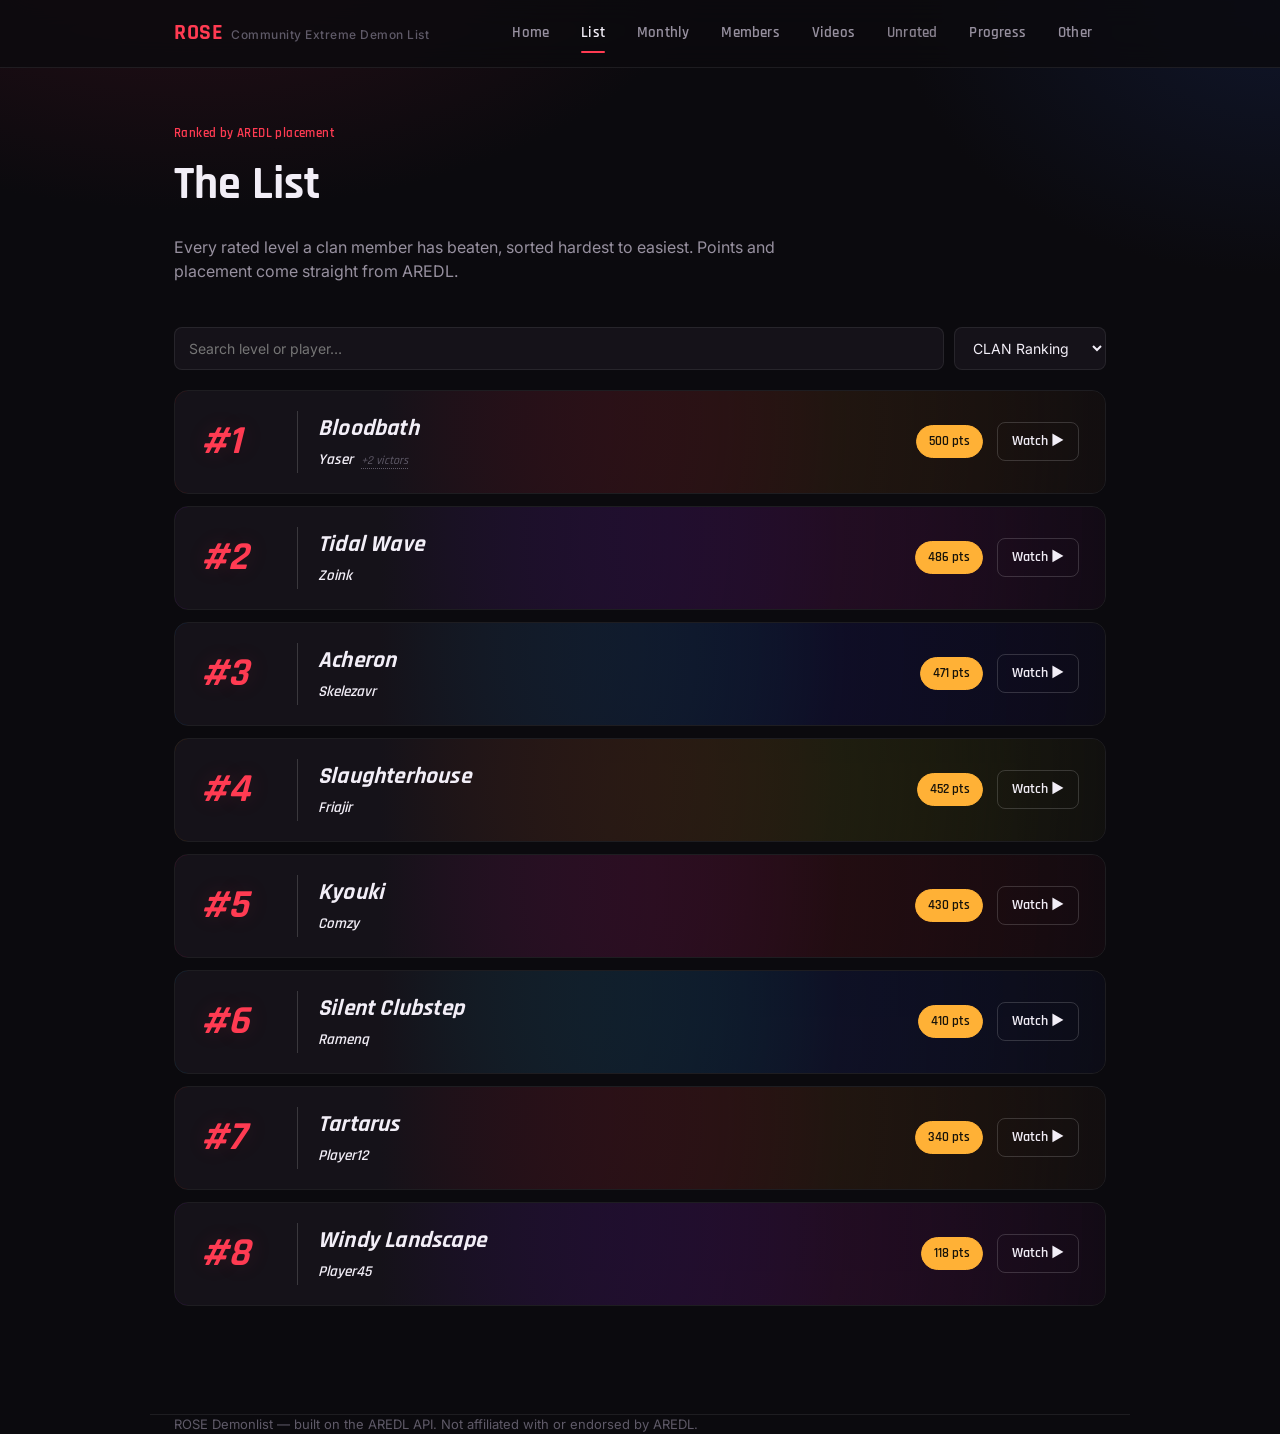
==== list.html @ d2b61c3f "up543554" ====
<!DOCTYPE html>
<html lang="en">
<head>
<meta charset="UTF-8">
<meta name="viewport" content="width=device-width, initial-scale=1">
<title>List — ROSE Demonlist</title>
<meta name="description" content="Every rated level a ROSE member has beaten, sorted hardest to easiest.">
<meta property="og:type" content="website">
<meta property="og:site_name" content="ROSE Demonlist">
<meta property="og:title" content="The List — ROSE Demonlist">
<meta property="og:description" content="Every rated level a ROSE member has beaten, sorted hardest to easiest.">
<meta name="twitter:card" content="summary">
<meta name="theme-color" content="#ff3b52">
<link rel="stylesheet" href="style.css">
</head>
<body>
<nav class="site-nav" id="site-nav"></nav>

<header class="container">
  <div class="page-head">
    <div class="eyebrow">Ranked by AREDL placement</div>
    <h1>The List</h1>
    <p>Every rated level a clan member has beaten, sorted hardest to easiest. Points and placement come straight from AREDL.</p>
  </div>
</header>

<main>
  <div class="container">
    <div style="display:flex;gap:10px;flex-wrap:wrap;margin-bottom:20px;">
      <input id="search" type="text" placeholder="Search level or player…"
        style="flex:1;min-width:220px;background:var(--surface);border:1px solid var(--border);border-radius:var(--radius-sm);padding:11px 14px;color:var(--text);font-family:var(--font-body);font-size:14px;">
      <select id="sort" style="background:var(--surface);border:1px solid var(--border);border-radius:var(--radius-sm);padding:11px 14px;color:var(--text);font-family:var(--font-body);font-size:14px;">
        <option value="internal">CLAN Ranking</option>
        <option value="aredl">AREDL Ranking</option>
        <option value="name">LEVEL Name</option>
      </select>
    </div>

    <div id="list-mount">
      <div class="skel" style="height:104px;margin-bottom:12px;"></div>
      <div class="skel" style="height:104px;margin-bottom:12px;opacity:.7;"></div>
      <div class="skel" style="height:104px;margin-bottom:12px;opacity:.4;"></div>
    </div>
  </div>
</main>

<footer class="container"><span id="clan-name-footer"></span> Demonlist — built on the AREDL API. Not affiliated with or endorsed by AREDL.</footer>

<script src="common.js"></script>
<script>
  renderNav("list.html");
  document.getElementById("clan-name-footer").textContent = CONFIG.clanName;

  let allLevels = [];

  // Internal rank is ROSE's own sequential numbering (#1 = hardest level the
  // clan has beaten, #2 = next hardest, ...), distinct from a level's real
  // AREDL placement, which can have gaps (the clan's hardest beat might be
  // global AREDL #19, not #1). Computed once from the full hardest-to-easiest
  // order so it stays stable regardless of search or the current sort.
  function assignInternalRanks(levels) {
    [...levels].sort((a, b) => a.rank - b.rank).forEach((lvl, i) => { lvl.internalRank = i + 1; });
  }

  function draw() {
    const q = document.getElementById("search").value.trim().toLowerCase();
    const sort = document.getElementById("sort").value;

    // Matches a player on either side: the level's listed verifier, or
    // anyone in followingVictors (every other clan member who's also
    // beaten it) — so searching a name surfaces every completion of theirs.
    let rows = allLevels.filter(l =>
      !q || l.name.toLowerCase().includes(q) || l.verifier.toLowerCase().includes(q)
      || (l.followingVictors || []).some(v => v.toLowerCase().includes(q))
    );

    // Internal and AREDL modes share the same underlying order (hardest to
    // easiest by AREDL placement) — they only differ in which number ends up
    // on the badge. Name mode sorts alphabetically but still shows the
    // stable internal rank, so the number stays meaningful either way.
    if (sort === "name") rows.sort((a, b) => a.name.localeCompare(b.name));
    else rows.sort((a, b) => a.rank - b.rank);

    const mount = document.getElementById("list-mount");
    if (!rows.length) {
      mount.innerHTML = `<div class="empty-state"><div class="title">No levels match</div>Try a different search term.</div>`;
      return;
    }
    const display = rows.map(lvl => ({ ...lvl, rank: sort === "aredl" ? lvl.rank : lvl.internalRank }));
    mount.innerHTML = display.map((lvl, i) => levelCardHTML(lvl, i)).join("");
    hydrateThumbnails(mount, display);
  }

  (async () => {
    allLevels = await apiGet("/list", MOCK_LIST);
    assignInternalRanks(allLevels);
    draw();
    document.getElementById("search").addEventListener("input", draw);
    document.getElementById("sort").addEventListener("change", draw);
  })();
</script>
</body>
</html>
---- style.css ----
/* ============================================================
   ROSE Demonlist — design tokens
   ============================================================ */
@import url('https://fonts.googleapis.com/css2?family=Rajdhani:wght@500;600;700&family=Inter:wght@400;500;600;700&display=swap');

:root {
  --bg: #0b0a0e;
  --surface: #151219;
  --surface-2: #1c1822;
  --border: rgba(255, 255, 255, 0.08);
  --border-strong: rgba(255, 255, 255, 0.16);
  --text: #f2eef7;
  --text-muted: #97909f;
  --text-faint: #5f5a68;

  --accent: #ff3b52;       /* crimson — top-tier / primary */
  --accent-soft: #ff3b5222;
  --accent-2: #ffb136;     /* amber — points */
  --accent-3: #7c6cff;     /* violet — mid tier */
  --accent-cool: #3fb6ff;  /* cyan — low tier / info */
  --pending: #8a8390;      /* grey — unrated / pending */

  --font-display: 'Rajdhani', 'Inter', sans-serif;
  --font-body: 'Inter', sans-serif;

  --radius: 14px;
  --radius-sm: 8px;
  --nav-h: 68px;
}

* { box-sizing: border-box; }
html { scroll-behavior: smooth; }

body {
  margin: 0;
  background: var(--bg);
  background-image:
    radial-gradient(ellipse 900px 500px at 15% -10%, #2a0f18 0%, transparent 60%),
    radial-gradient(ellipse 700px 500px at 100% 0%, #10162b 0%, transparent 55%);
  background-attachment: fixed;
  color: var(--text);
  font-family: var(--font-body);
  line-height: 1.5;
  -webkit-font-smoothing: antialiased;
}

a { color: inherit; text-decoration: none; }
::selection { background: var(--accent); color: #fff; }

img { max-width: 100%; display: block; }

.container {
  max-width: 980px;
  margin: 0 auto;
  padding: 0 24px;
}

/* ============================================================
   Nav
   ============================================================ */
.site-nav {
  position: sticky;
  top: 0;
  z-index: 50;
  height: var(--nav-h);
  display: flex;
  align-items: center;
  background: rgba(11, 10, 14, 0.82);
  backdrop-filter: blur(14px);
  border-bottom: 1px solid var(--border);
}

.site-nav .container {
  display: flex;
  align-items: center;
  justify-content: space-between;
  width: 100%;
}

.nav-brand {
  display: flex;
  align-items: baseline;
  gap: 8px;
  font-family: var(--font-display);
  font-weight: 700;
  font-size: 22px;
  letter-spacing: 0.5px;
}
.nav-brand .mark { color: var(--accent); }
.nav-brand .sub {
  font-family: var(--font-body);
  font-weight: 500;
  font-size: 12px;
  color: var(--text-faint);
}

.nav-tabs {
  display: flex;
  align-items: center;
  gap: 4px;
}

.nav-tabs a {
  position: relative;
  font-family: var(--font-display);
  font-weight: 600;
  font-size: 15px;
  letter-spacing: 0.2px;
  color: var(--text-muted);
  padding: 10px 14px;
  border-radius: var(--radius-sm);
  transition: color 0.15s ease, background 0.15s ease;
}
.nav-tabs a:hover { color: var(--text); background: var(--surface-2); }
.nav-tabs a.active { color: var(--text); }
.nav-tabs a.active::after {
  content: "";
  position: absolute;
  left: 14px; right: 14px; bottom: 2px;
  height: 2px;
  background: var(--accent);
  border-radius: 2px;
}

.nav-tabs a.tab-unrated { color: var(--pending); }
.nav-tabs a.tab-unrated:hover { color: var(--text); }
.nav-tabs a.tab-unrated.active { color: var(--text); }
.nav-tabs a.tab-unrated.active::after { background: var(--pending); }

.nav-toggle { display: none; }

@media (max-width: 720px) {
  .nav-tabs {
    position: fixed;
    top: var(--nav-h);
    left: 0; right: 0;
    flex-direction: column;
    align-items: stretch;
    background: var(--surface);
    border-bottom: 1px solid var(--border);
    padding: 8px;
    transform: translateY(-8px);
    opacity: 0;
    pointer-events: none;
    transition: opacity 0.15s ease, transform 0.15s ease;
  }
  .nav-tabs.open { opacity: 1; pointer-events: auto; transform: translateY(0); }
  .nav-tabs a { padding: 12px 14px; }
  .nav-toggle {
    display: block;
    background: none;
    border: 1px solid var(--border-strong);
    border-radius: var(--radius-sm);
    color: var(--text);
    font-size: 18px;
    width: 40px; height: 40px;
    cursor: pointer;
  }
}

/* ============================================================
   Page scaffolding
   ============================================================ */
.page-head {
  padding: 56px 0 28px;
}
.page-head .eyebrow {
  font-family: var(--font-display);
  font-weight: 600;
  color: var(--accent);
  font-size: 13px;
  letter-spacing: 0.4px;
}
.page-head h1 {
  font-family: var(--font-display);
  font-weight: 700;
  font-size: clamp(32px, 5vw, 46px);
  margin: 6px 0 10px;
  letter-spacing: 0.2px;
}
.page-head p {
  color: var(--text-muted);
  max-width: 62ch;
  font-size: 16px;
}

main { padding-bottom: 96px; }

/* ============================================================
   Level card (list / monthly / progress reuse this)
   ============================================================ */
.level-card {
  position: relative;
  display: flex;
  align-items: center;
  gap: 20px;
  min-height: 104px;
  padding: 18px 26px;
  margin-bottom: 12px;
  border-radius: var(--radius);
  border: 1px solid var(--border);
  overflow: hidden;
  isolation: isolate;
  transition: border-color 0.15s ease, background 0.15s ease;
}
.level-card:hover { border-color: var(--border-strong); }

.level-card .bg-layer {
  position: absolute;
  inset: 0;
  z-index: -2;
  filter: blur(2px) saturate(1.3);
  transform: scale(1.15);
  opacity: 0.55;
}
.level-card .fade-layer {
  position: absolute;
  inset: 0;
  z-index: -1;
  background: linear-gradient(90deg, var(--surface) 22%, rgba(21, 18, 25, 0.55) 65%, rgba(21, 18, 25, 0.25) 100%);
}
.level-card.tier-1 { background: var(--surface); }

.rank {
  font-family: var(--font-display);
  font-weight: 700;
  font-style: italic;
  font-size: 40px;
  min-width: 76px;
  color: var(--accent);
  text-shadow: 0 0 22px var(--accent-soft);
  line-height: 1;
}
.rank.tier-mid { color: var(--accent-3); text-shadow: 0 0 18px #7c6cff22; }
.rank.tier-low { color: var(--accent-cool); text-shadow: 0 0 18px #3fb6ff22; }
.rank.tier-pending { color: var(--pending); text-shadow: none; font-style: normal; }

.divider {
  width: 1px;
  align-self: stretch;
  background: var(--border-strong);
  margin: 2px 0;
}

.level-meta { flex: 1; min-width: 0; }
.level-meta .name {
  font-family: var(--font-display);
  font-weight: 700;
  font-style: italic;
  font-size: 23px;
  letter-spacing: 0.2px;
  white-space: nowrap;
  overflow: hidden;
  text-overflow: ellipsis;
}
.level-meta .by {
  font-family: var(--font-display);
  font-weight: 500;
  font-style: italic;
  font-size: 15px;
  color: var(--text-muted);
  margin-top: 2px;
}
.level-meta .by b { color: var(--text); font-weight: 600; }
.extra-victors { font-size: 12px; color: var(--text-faint); margin-left: 8px; cursor: default; border-bottom: 1px dotted var(--text-faint); }
.extra-victors:hover { color: var(--text-muted); border-bottom-color: var(--text-muted); }

.level-side {
  display: flex;
  align-items: center;
  gap: 14px;
  flex-shrink: 0;
}
.pill {
  font-family: var(--font-display);
  font-weight: 600;
  font-size: 13px;
  padding: 6px 12px;
  border-radius: 999px;
  border: 1px solid var(--border-strong);
  color: var(--text-muted);
  white-space: nowrap;
}
.pill.points { color: #17130a; background: var(--accent-2); border-color: var(--accent-2); }
.pill.pending { color: var(--pending); border-style: dashed; }
.watch-link {
  font-family: var(--font-display);
  font-weight: 600;
  font-size: 14px;
  color: var(--text);
  border: 1px solid var(--border-strong);
  border-radius: var(--radius-sm);
  padding: 8px 14px;
  transition: background 0.15s ease, border-color 0.15s ease;
}
.watch-link:hover { background: var(--surface-2); border-color: var(--accent); }
/* <button class="watch-link"> (month picker) must not use the browser's default white button */
button.watch-link {
  background: transparent;
  cursor: pointer;
  appearance: none;
  -webkit-appearance: none;
}

/* ============================================================
   Small components
   ============================================================ */
.section-label {
  font-family: var(--font-display);
  font-weight: 700;
  font-size: 22px;
  margin: 40px 0 16px;
  display: flex;
  align-items: baseline;
  gap: 10px;
}
.section-label .count { font-size: 14px; color: var(--text-faint); font-weight: 500; }

.card {
  background: var(--surface);
  border: 1px solid var(--border);
  border-radius: var(--radius);
  padding: 22px;
}

.empty-state {
  border: 1px dashed var(--border-strong);
  border-radius: var(--radius);
  padding: 36px 24px;
  text-align: center;
  color: var(--text-muted);
}
.empty-state .title { color: var(--text); font-family: var(--font-display); font-weight: 700; font-size: 18px; margin-bottom: 4px; }

.skel { background: linear-gradient(90deg, var(--surface) 25%, var(--surface-2) 50%, var(--surface) 75%); background-size: 200% 100%; animation: shimmer 1.4s infinite; border-radius: var(--radius); }
@keyframes shimmer { 0% { background-position: 200% 0; } 100% { background-position: -200% 0; } }

footer {
  border-top: 1px solid var(--border);
  padding: 28px 0 60px;
  color: var(--text-faint);
  font-size: 13px;
}

@media (max-width: 560px) {
  .level-card { padding: 14px 16px; gap: 14px; }
  .rank { font-size: 28px; min-width: 50px; }
  .level-meta .name { font-size: 18px; }
  .level-side .watch-link span { display: none; }
}
.flag { display: inline-block; vertical-align: -2px; margin-left: 8px; border-radius: 2px; box-shadow: 0 0 0 1px rgba(255,255,255,0.12); }
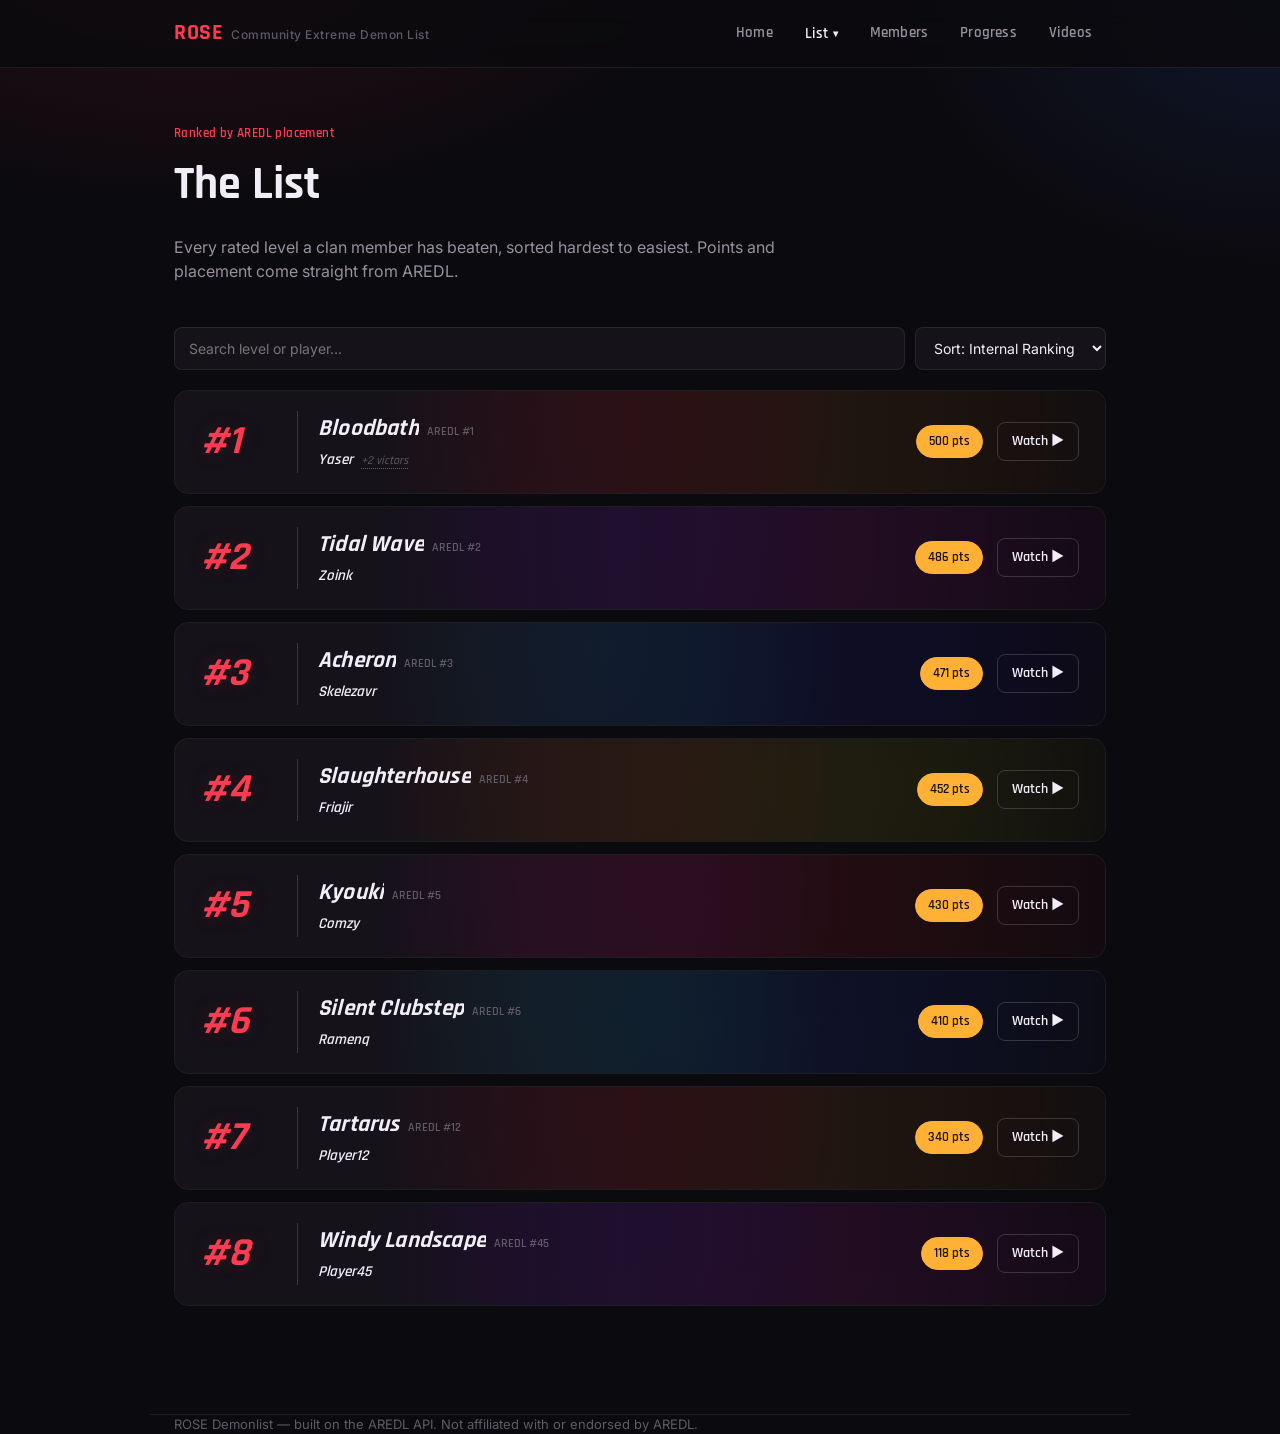
==== commit 45d3a1ff: "up453453" ====
--- a/list.html
+++ b/list.html
@@ -30,9 +30,9 @@
       <input id="search" type="text" placeholder="Search level or player…"
         style="flex:1;min-width:220px;background:var(--surface);border:1px solid var(--border);border-radius:var(--radius-sm);padding:11px 14px;color:var(--text);font-family:var(--font-body);font-size:14px;">
       <select id="sort" style="background:var(--surface);border:1px solid var(--border);border-radius:var(--radius-sm);padding:11px 14px;color:var(--text);font-family:var(--font-body);font-size:14px;">
-        <option value="internal">CLAN Ranking</option>
-        <option value="aredl">AREDL Ranking</option>
-        <option value="name">LEVEL Name</option>
+        <option value="internal">Sort: Internal Ranking</option>
+        <option value="aredl">Sort: AREDL Ranking</option>
+        <option value="name">Sort: Level Name</option>
       </select>
     </div>
 
@@ -52,15 +52,6 @@
   document.getElementById("clan-name-footer").textContent = CONFIG.clanName;
 
   let allLevels = [];
-
-  // Internal rank is ROSE's own sequential numbering (#1 = hardest level the
-  // clan has beaten, #2 = next hardest, ...), distinct from a level's real
-  // AREDL placement, which can have gaps (the clan's hardest beat might be
-  // global AREDL #19, not #1). Computed once from the full hardest-to-easiest
-  // order so it stays stable regardless of search or the current sort.
-  function assignInternalRanks(levels) {
-    [...levels].sort((a, b) => a.rank - b.rank).forEach((lvl, i) => { lvl.internalRank = i + 1; });
-  }
 
   function draw() {
     const q = document.getElementById("search").value.trim().toLowerCase();
@@ -86,7 +77,7 @@
       mount.innerHTML = `<div class="empty-state"><div class="title">No levels match</div>Try a different search term.</div>`;
       return;
     }
-    const display = rows.map(lvl => ({ ...lvl, rank: sort === "aredl" ? lvl.rank : lvl.internalRank }));
+    const display = rows.map(lvl => applyRankDisplay(lvl, sort));
     mount.innerHTML = display.map((lvl, i) => levelCardHTML(lvl, i)).join("");
     hydrateThumbnails(mount, display);
   }
--- a/style.css
+++ b/style.css
@@ -16,6 +16,7 @@
   --accent: #ff3b52;       /* crimson — top-tier / primary */
   --accent-soft: #ff3b5222;
   --accent-2: #ffb136;     /* amber — points */
+  --accent-green: #2ecc71; /* green — "from zero" progress */
   --accent-3: #7c6cff;     /* violet — mid tier */
   --accent-cool: #3fb6ff;  /* cyan — low tier / info */
   --pending: #8a8390;      /* grey — unrated / pending */
@@ -126,6 +127,62 @@
 .nav-tabs a.tab-unrated:hover { color: var(--text); }
 .nav-tabs a.tab-unrated.active { color: var(--text); }
 .nav-tabs a.tab-unrated.active::after { background: var(--pending); }
+
+/* "List" dropdown — groups List / Monthly / Unrated / Other under one trigger */
+.nav-dropdown { position: relative; }
+.nav-dropdown-trigger {
+  display: inline-flex;
+  align-items: center;
+  gap: 4px;
+  font-family: var(--font-display);
+  font-weight: 600;
+  font-size: 15px;
+  letter-spacing: 0.2px;
+  color: var(--text-muted);
+  background: none;
+  border: none;
+  cursor: pointer;
+  padding: 10px 14px;
+  border-radius: var(--radius-sm);
+  transition: color 0.15s ease, background 0.15s ease;
+}
+.nav-dropdown-trigger:hover { color: var(--text); background: var(--surface-2); }
+.nav-dropdown.active .nav-dropdown-trigger { color: var(--text); }
+.nav-caret { font-size: 10px; transition: transform 0.15s ease; }
+.nav-dropdown.open .nav-caret { transform: rotate(180deg); }
+
+.nav-dropdown-menu {
+  display: none;
+  flex-direction: column;
+  gap: 2px;
+  position: absolute;
+  top: calc(100% + 6px);
+  left: 0;
+  min-width: 170px;
+  background: var(--surface);
+  border: 1px solid var(--border);
+  border-radius: var(--radius-sm);
+  padding: 6px;
+  box-shadow: 0 10px 30px rgba(0, 0, 0, 0.4);
+  z-index: 60;
+}
+.nav-dropdown.open .nav-dropdown-menu { display: flex; }
+
+.nav-dropdown-item {
+  display: block;
+  font-family: var(--font-display);
+  font-weight: 600;
+  font-size: 14px;
+  color: var(--text-muted);
+  padding: 9px 12px;
+  border-radius: var(--radius-sm);
+  transition: color 0.15s ease, background 0.15s ease;
+}
+.nav-dropdown-item:hover { color: var(--text); background: var(--surface-2); }
+.nav-dropdown-item.active { color: var(--text); background: var(--surface-2); }
+.nav-dropdown-item.tab-unrated { color: var(--pending); }
+.nav-dropdown-item.tab-unrated:hover,
+.nav-dropdown-item.tab-unrated.active { color: var(--text); }
 
 .nav-toggle { display: none; }
 
@@ -146,6 +203,14 @@
   }
   .nav-tabs.open { opacity: 1; pointer-events: auto; transform: translateY(0); }
   .nav-tabs a { padding: 12px 14px; }
+  .nav-dropdown-trigger { width: 100%; justify-content: space-between; padding: 12px 14px; }
+  .nav-dropdown-menu {
+    position: static;
+    box-shadow: none;
+    border: none;
+    background: none;
+    padding: 0 0 4px 14px;
+  }
   .nav-toggle {
     display: block;
     background: none;
@@ -243,6 +308,7 @@
 }
 
 .level-meta { flex: 1; min-width: 0; }
+.name-row { display: flex; align-items: baseline; gap: 8px; min-width: 0; }
 .level-meta .name {
   font-family: var(--font-display);
   font-weight: 700;
@@ -252,6 +318,14 @@
   white-space: nowrap;
   overflow: hidden;
   text-overflow: ellipsis;
+  min-width: 0;
+}
+.alt-rank {
+  flex-shrink: 0;
+  font-family: var(--font-display);
+  font-weight: 600;
+  font-size: 12px;
+  color: var(--text-faint);
 }
 .level-meta .by {
   font-family: var(--font-display);
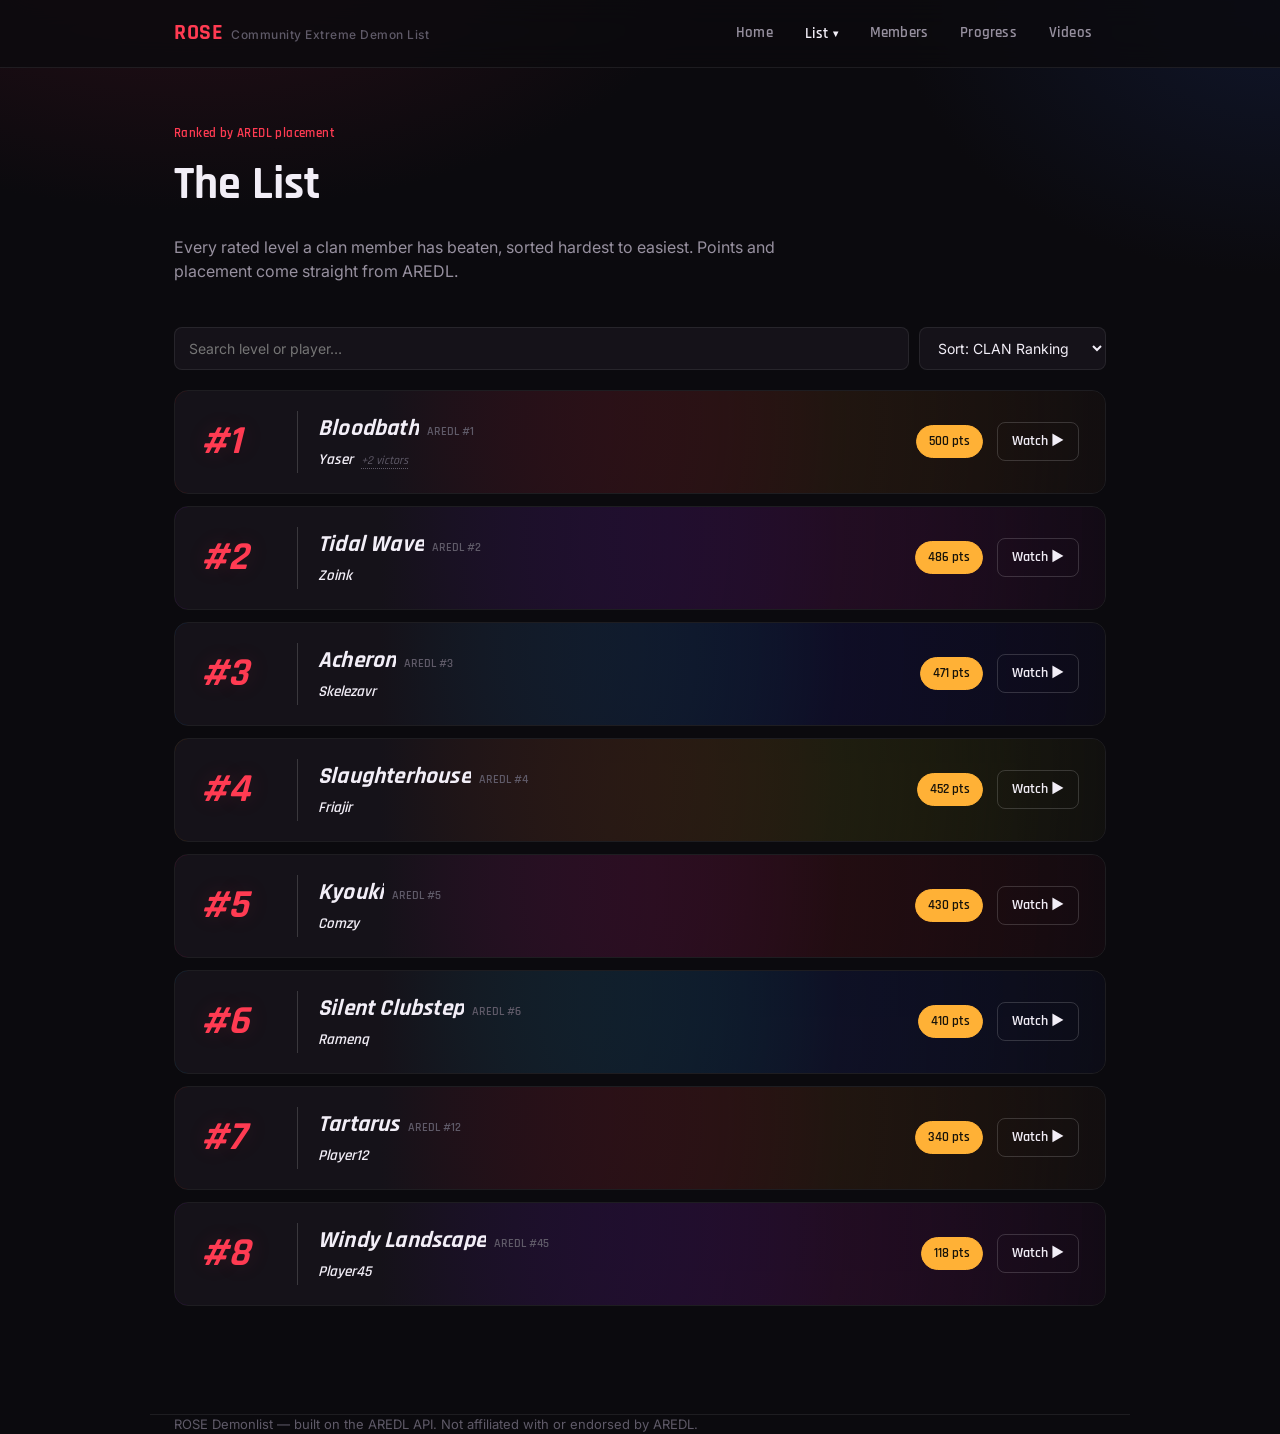
==== commit 0c385fe1: "up546456" ====
--- a/list.html
+++ b/list.html
@@ -30,7 +30,7 @@
       <input id="search" type="text" placeholder="Search level or player…"
         style="flex:1;min-width:220px;background:var(--surface);border:1px solid var(--border);border-radius:var(--radius-sm);padding:11px 14px;color:var(--text);font-family:var(--font-body);font-size:14px;">
       <select id="sort" style="background:var(--surface);border:1px solid var(--border);border-radius:var(--radius-sm);padding:11px 14px;color:var(--text);font-family:var(--font-body);font-size:14px;">
-        <option value="internal">Sort: Internal Ranking</option>
+        <option value="internal">Sort: CLAN Ranking</option>
         <option value="aredl">Sort: AREDL Ranking</option>
         <option value="name">Sort: Level Name</option>
       </select>
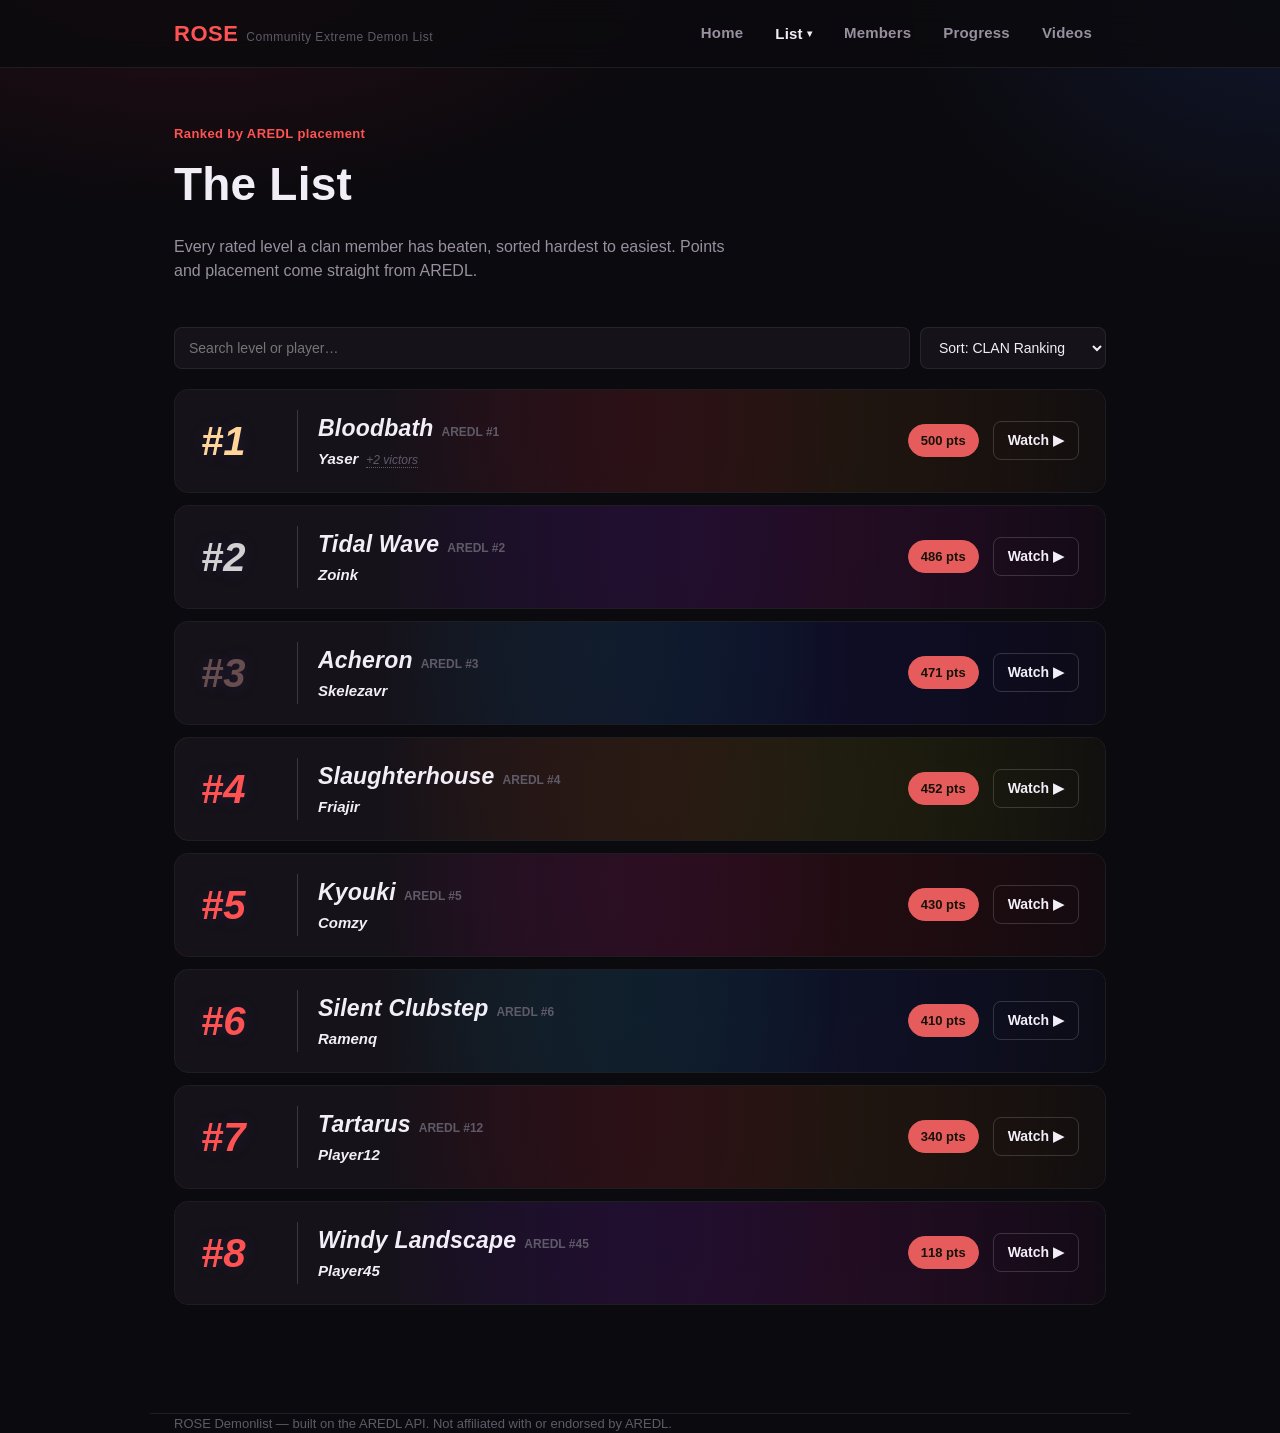
==== commit f5cc959a: "up6456456" ====
--- a/list.html
+++ b/list.html
@@ -4,6 +4,7 @@
 <meta charset="UTF-8">
 <meta name="viewport" content="width=device-width, initial-scale=1">
 <title>List — ROSE Demonlist</title>
+<link rel="icon" href="Resources/ROSECLANLOGO.png" type="image/png">
 <meta name="description" content="Every rated level a ROSE member has beaten, sorted hardest to easiest.">
 <meta property="og:type" content="website">
 <meta property="og:site_name" content="ROSE Demonlist">
--- a/style.css
+++ b/style.css
@@ -1,7 +1,7 @@
 /* ============================================================
    ROSE Demonlist — design tokens
    ============================================================ */
-@import url('https://fonts.googleapis.com/css2?family=Rajdhani:wght@500;600;700&family=Inter:wght@400;500;600;700&display=swap');
+@import url('https://fonts.googleapis.com/css2?family=Montserrat:wght@100..900&display=swap');
 
 :root {
   --bg: #0b0a0e;
@@ -13,13 +13,16 @@
   --text-muted: #97909f;
   --text-faint: #5f5a68;
 
-  --accent: #ff3b52;       /* crimson — top-tier / primary */
+  --accent-4: #ffd599; 
+  --accent-5: #d1d1d1; 
+  --accent-6: #684e4e;  
+  --accent: #ff5353;       /* crimson — top-tier / primary */
   --accent-soft: #ff3b5222;
-  --accent-2: #ffb136;     /* amber — points */
-  --accent-green: #2ecc71; /* green — "from zero" progress */
-  --accent-3: #7c6cff;     /* violet — mid tier */
-  --accent-cool: #3fb6ff;  /* cyan — low tier / info */
-  --pending: #8a8390;      /* grey — unrated / pending */
+  --accent-2: #e65c5c;     /* amber — points */
+  --accent-green: #55de8e; /* green — "from zero" progress */
+  --accent-3: #ff9d65;     /* Orange — mid tier */
+  --accent-cool: #dfdfdf;  /* grey — low tier / info */
+  --pending: #676767;      /* d.grey — unrated / pending */
 
   --font-display: 'Rajdhani', 'Inter', sans-serif;
   --font-body: 'Inter', sans-serif;
@@ -296,6 +299,10 @@
   text-shadow: 0 0 22px var(--accent-soft);
   line-height: 1;
 }
+.rank.top-one { color: var(--accent-4); text-shadow: 0 0 18px #7c6cff22; }
+.rank.top-two { color: var(--accent-5); text-shadow: 0 0 18px #7c6cff22; }
+.rank.top-three { color: var(--accent-6); text-shadow: 0 0 18px #7c6cff22; }
+.rank.tier-high { color: var(--accent); text-shadow: 0 0 18px #7c6cff22; }
 .rank.tier-mid { color: var(--accent-3); text-shadow: 0 0 18px #7c6cff22; }
 .rank.tier-low { color: var(--accent-cool); text-shadow: 0 0 18px #3fb6ff22; }
 .rank.tier-pending { color: var(--pending); text-shadow: none; font-style: normal; }
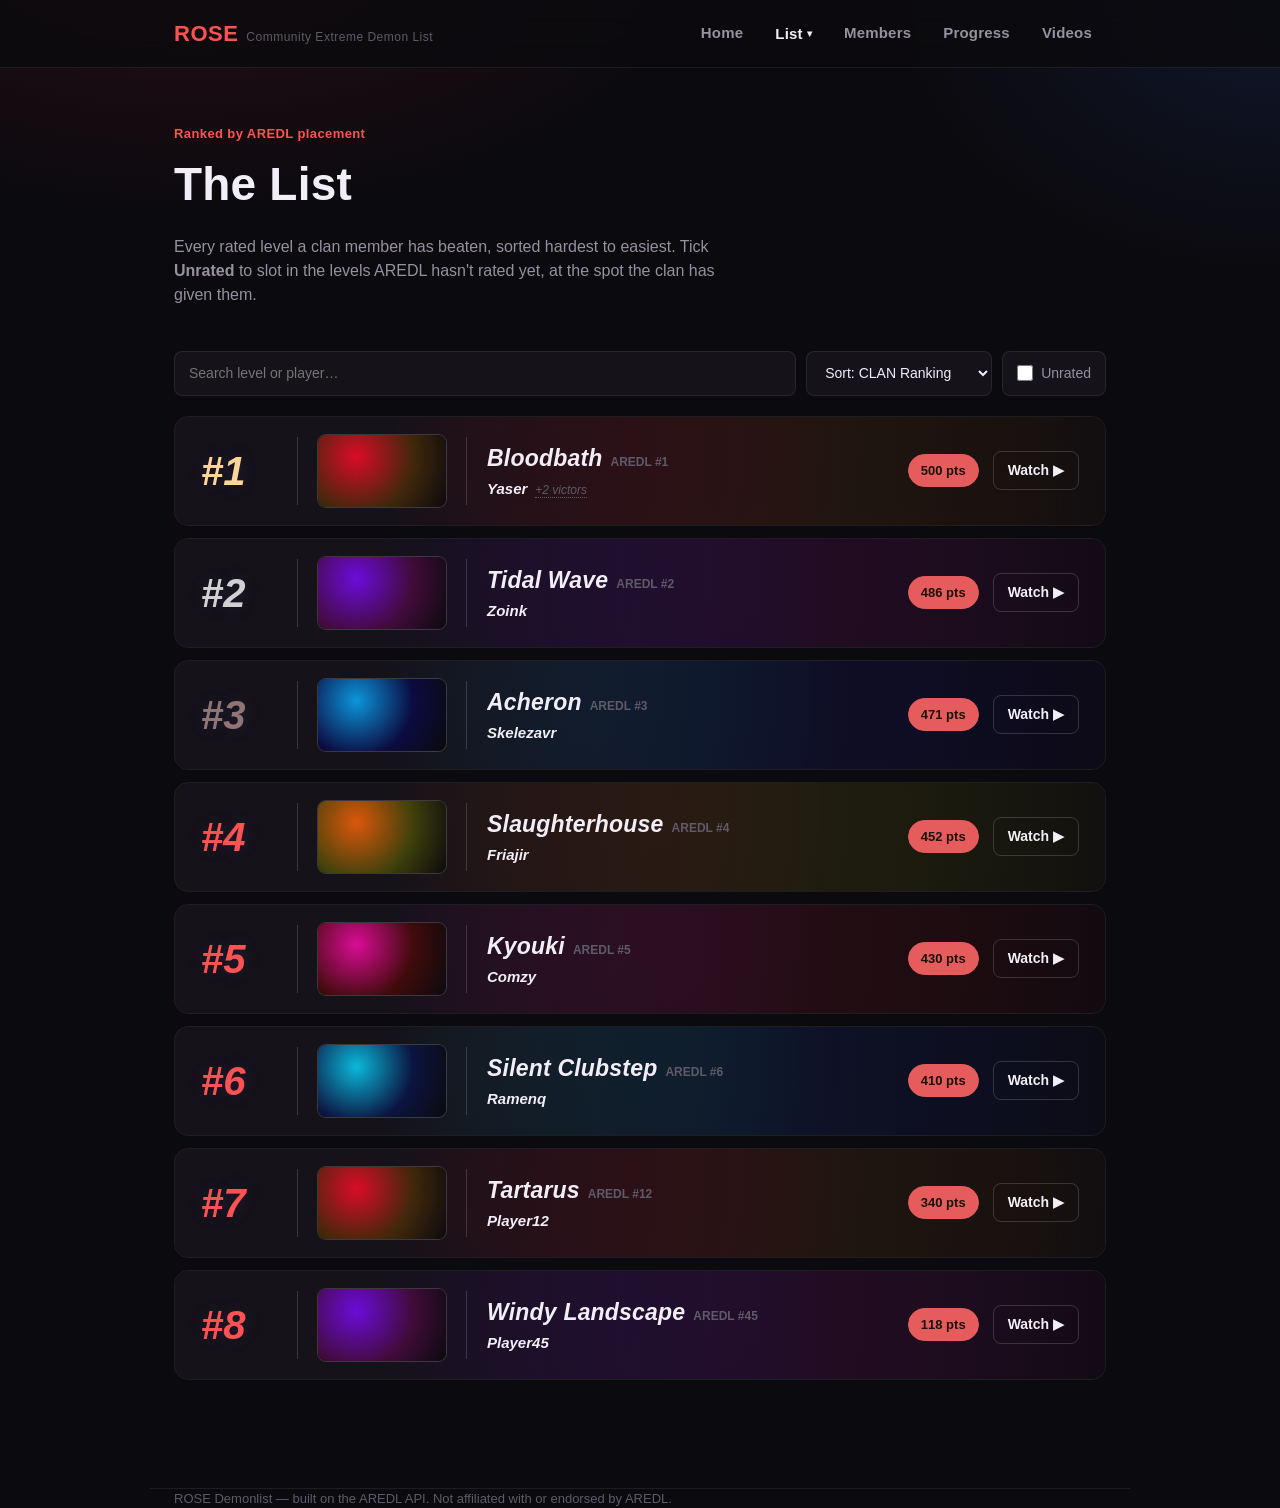
==== commit 084a37ca: "up5252552" ====
--- a/list.html
+++ b/list.html
@@ -21,7 +21,7 @@
   <div class="page-head">
     <div class="eyebrow">Ranked by AREDL placement</div>
     <h1>The List</h1>
-    <p>Every rated level a clan member has beaten, sorted hardest to easiest. Points and placement come straight from AREDL.</p>
+    <p>Every rated level a clan member has beaten, sorted hardest to easiest. Tick <b>Unrated</b> to slot in the levels AREDL hasn't rated yet, at the spot the clan has given them.</p>
   </div>
 </header>
 
@@ -35,6 +35,7 @@
         <option value="aredl">Sort: AREDL Ranking</option>
         <option value="name">Sort: Level Name</option>
       </select>
+      <label class="check-chip" title="Include levels AREDL hasn't rated yet"><input type="checkbox" id="show-unrated"> Unrated</label>
     </div>
 
     <div id="list-mount">
@@ -57,21 +58,30 @@
   function draw() {
     const q = document.getElementById("search").value.trim().toLowerCase();
     const sort = document.getElementById("sort").value;
+    const showUnrated = document.getElementById("show-unrated").checked;
+
+    // Unrated levels only appear when the checkbox is ticked. With them in,
+    // the CLAN numbering is the worker's combined list (unrated levels sit at
+    // their CLANRANK and everything below shifts down); without them it's the
+    // plain 1..N count of AREDL-rated levels.
+    const pool = showUnrated ? allLevels : allLevels.filter(l => !l.unrated);
+    if (showUnrated && pool.some(l => l.combinedRank != null)) pool.forEach(l => { l.internalRank = l.combinedRank; });
+    else assignInternalRanks(pool);
 
     // Matches a player on either side: the level's listed verifier, or
     // anyone in followingVictors (every other clan member who's also
     // beaten it) — so searching a name surfaces every completion of theirs.
-    let rows = allLevels.filter(l =>
+    let rows = pool.filter(l =>
       !q || l.name.toLowerCase().includes(q) || l.verifier.toLowerCase().includes(q)
       || (l.followingVictors || []).some(v => v.toLowerCase().includes(q))
     );
 
-    // Internal and AREDL modes share the same underlying order (hardest to
-    // easiest by AREDL placement) — they only differ in which number ends up
-    // on the badge. Name mode sorts alphabetically but still shows the
-    // stable internal rank, so the number stays meaningful either way.
+    // CLAN and AREDL modes share the same underlying order (hardest to
+    // easiest) — they only differ in which number ends up on the badge.
+    // Name mode sorts alphabetically but keeps the stable CLAN rank.
+    const order = l => l.combinedRank ?? l.rank;
     if (sort === "name") rows.sort((a, b) => a.name.localeCompare(b.name));
-    else rows.sort((a, b) => a.rank - b.rank);
+    else rows.sort((a, b) => order(a) - order(b));
 
     const mount = document.getElementById("list-mount");
     if (!rows.length) {
@@ -84,11 +94,11 @@
   }
 
   (async () => {
-    allLevels = await apiGet("/list", MOCK_LIST);
-    assignInternalRanks(allLevels);
+    allLevels = await apiGet("/list?unrated=1", MOCK_LIST);
     draw();
     document.getElementById("search").addEventListener("input", draw);
     document.getElementById("sort").addEventListener("change", draw);
+    document.getElementById("show-unrated").addEventListener("change", draw);
   })();
 </script>
 </body>
--- a/style.css
+++ b/style.css
@@ -15,7 +15,7 @@
 
   --accent-4: #ffd599; 
   --accent-5: #d1d1d1; 
-  --accent-6: #684e4e;  
+  --accent-6: #907575;  
   --accent: #ff5353;       /* crimson — top-tier / primary */
   --accent-soft: #ff3b5222;
   --accent-2: #e65c5c;     /* amber — points */
@@ -314,6 +314,17 @@
   margin: 2px 0;
 }
 
+/* Level thumbnail between the rank and the details: rank | thumb | details */
+.thumb {
+  flex-shrink: 0;
+  width: 128px;
+  height: 72px;
+  border-radius: 8px;
+  background-size: cover;
+  background-position: center;
+  box-shadow: 0 0 0 1px var(--border-strong);
+}
+
 .level-meta { flex: 1; min-width: 0; }
 .name-row { display: flex; align-items: baseline; gap: 8px; min-width: 0; }
 .level-meta .name {
@@ -327,6 +338,36 @@
   text-overflow: ellipsis;
   min-width: 0;
 }
+.unrated-tag {
+  flex-shrink: 0;
+  font-family: var(--font-display);
+  font-weight: 700;
+  font-size: 11px;
+  letter-spacing: 0.4px;
+  text-transform: uppercase;
+  color: var(--pending);
+  border: 1px dashed var(--pending);
+  border-radius: 999px;
+  padding: 1px 8px;
+  align-self: center;
+}
+.check-chip {
+  display: inline-flex;
+  align-items: center;
+  gap: 8px;
+  cursor: pointer;
+  user-select: none;
+  background: var(--surface);
+  border: 1px solid var(--border);
+  border-radius: var(--radius-sm);
+  padding: 11px 14px;
+  color: var(--text-muted);
+  font-family: var(--font-body);
+  font-size: 14px;
+}
+.check-chip:hover { border-color: var(--border-strong); color: var(--text); }
+.check-chip input { accent-color: var(--accent); width: 16px; height: 16px; margin: 0; cursor: pointer; }
+.check-chip:has(input:checked) { color: var(--text); border-color: var(--accent); }
 .alt-rank {
   flex-shrink: 0;
   font-family: var(--font-display);
@@ -428,5 +469,6 @@
   .rank { font-size: 28px; min-width: 50px; }
   .level-meta .name { font-size: 18px; }
   .level-side .watch-link span { display: none; }
+  .thumb { width: 84px; height: 48px; }
 }
 .flag { display: inline-block; vertical-align: -2px; margin-left: 8px; border-radius: 2px; box-shadow: 0 0 0 1px rgba(255,255,255,0.12); }
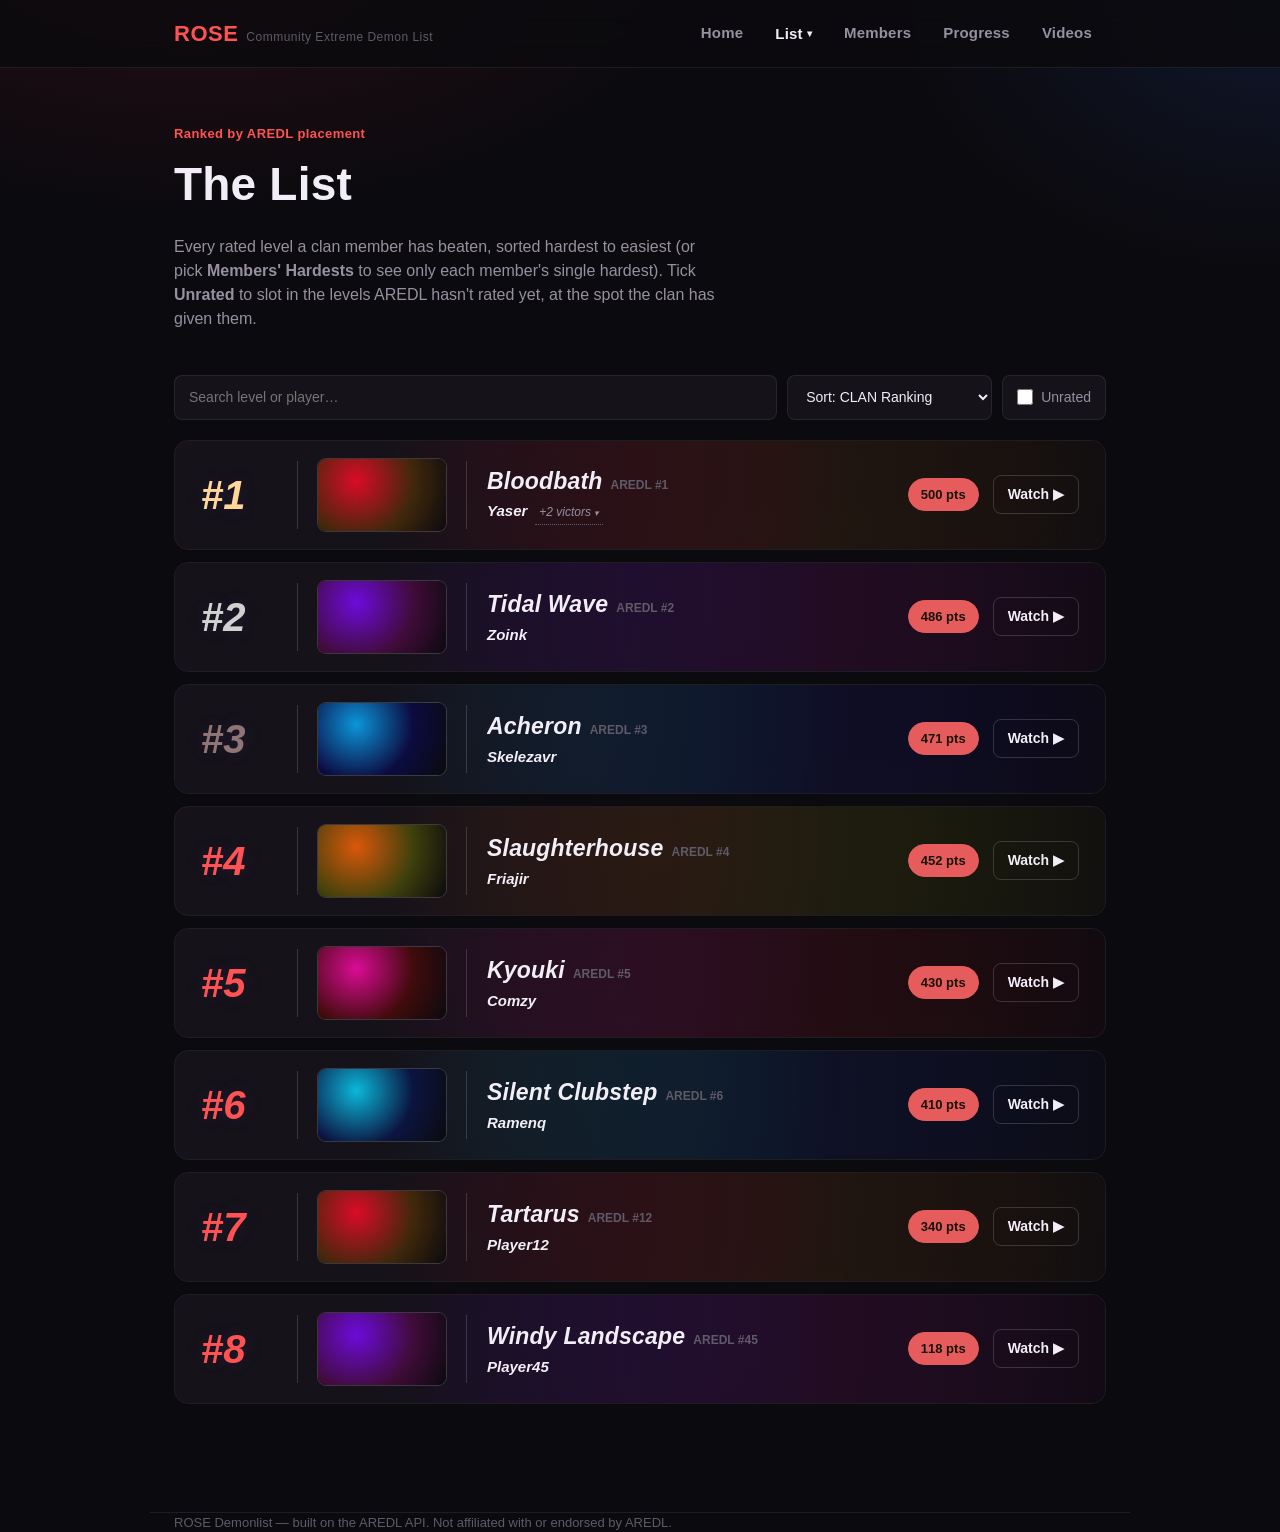
==== commit d09501f2: "up545245" ====
--- a/list.html
+++ b/list.html
@@ -21,7 +21,7 @@
   <div class="page-head">
     <div class="eyebrow">Ranked by AREDL placement</div>
     <h1>The List</h1>
-    <p>Every rated level a clan member has beaten, sorted hardest to easiest. Tick <b>Unrated</b> to slot in the levels AREDL hasn't rated yet, at the spot the clan has given them.</p>
+    <p>Every rated level a clan member has beaten, sorted hardest to easiest (or pick <b>Members' Hardests</b> to see only each member's single hardest). Tick <b>Unrated</b> to slot in the levels AREDL hasn't rated yet, at the spot the clan has given them.</p>
   </div>
 </header>
 
@@ -34,6 +34,7 @@
         <option value="internal">Sort: CLAN Ranking</option>
         <option value="aredl">Sort: AREDL Ranking</option>
         <option value="name">Sort: Level Name</option>
+        <option value="hardests">Sort: Members' Hardests</option>
       </select>
       <label class="check-chip" title="Include levels AREDL hasn't rated yet"><input type="checkbox" id="show-unrated"> Unrated</label>
     </div>
@@ -68,10 +69,34 @@
     if (showUnrated && pool.some(l => l.combinedRank != null)) pool.forEach(l => { l.internalRank = l.combinedRank; });
     else assignInternalRanks(pool);
 
+    const order = l => l.combinedRank ?? l.rank;
+
+    // "Members' Hardests": only the levels that are the hardest level of at
+    // least one clan member, numbered 1, 2, 3… hardest first. Worked out from
+    // the whole pool (before any search) so the numbers stay put while you
+    // search. A member's hardest = the first level in difficulty order that
+    // they're a victor of (verifier or one of the following victors).
+    let source = pool;
+    const hardestOf = new Map(); // level -> member names whose hardest it is
+    if (sort === "hardests") {
+      const seen = new Set();
+      for (const lvl of [...pool].sort((a, b) => order(a) - order(b))) {
+        for (const name of [lvl.verifier, ...(lvl.followingVictors || [])]) {
+          const key = String(name).toLowerCase().trim();
+          if (seen.has(key)) continue;
+          seen.add(key);
+          if (!hardestOf.has(lvl)) hardestOf.set(lvl, []);
+          hardestOf.get(lvl).push(name);
+        }
+      }
+      source = pool.filter(l => hardestOf.has(l)).sort((a, b) => order(a) - order(b));
+      source.forEach((l, i) => { l.hardestRank = i + 1; });
+    }
+
     // Matches a player on either side: the level's listed verifier, or
     // anyone in followingVictors (every other clan member who's also
     // beaten it) — so searching a name surfaces every completion of theirs.
-    let rows = pool.filter(l =>
+    let rows = source.filter(l =>
       !q || l.name.toLowerCase().includes(q) || l.verifier.toLowerCase().includes(q)
       || (l.followingVictors || []).some(v => v.toLowerCase().includes(q))
     );
@@ -79,7 +104,6 @@
     // CLAN and AREDL modes share the same underlying order (hardest to
     // easiest) — they only differ in which number ends up on the badge.
     // Name mode sorts alphabetically but keeps the stable CLAN rank.
-    const order = l => l.combinedRank ?? l.rank;
     if (sort === "name") rows.sort((a, b) => a.name.localeCompare(b.name));
     else rows.sort((a, b) => order(a) - order(b));
 
@@ -88,7 +112,10 @@
       mount.innerHTML = `<div class="empty-state"><div class="title">No levels match</div>Try a different search term.</div>`;
       return;
     }
-    const display = rows.map(lvl => applyRankDisplay(lvl, sort));
+    const display = rows.map(lvl => sort === "hardests"
+      ? { ...applyRankDisplay(lvl, "internal"), rank: lvl.hardestRank,
+          extraHTML: `<div class="hardest-of">Hardest of ${hardestOf.get(lvl).map(memberLink).join(", ")}</div>` }
+      : applyRankDisplay(lvl, sort));
     mount.innerHTML = display.map((lvl, i) => levelCardHTML(lvl, i)).join("");
     hydrateThumbnails(mount, display);
   }
--- a/style.css
+++ b/style.css
@@ -126,10 +126,6 @@
   border-radius: 2px;
 }
 
-.nav-tabs a.tab-unrated { color: var(--pending); }
-.nav-tabs a.tab-unrated:hover { color: var(--text); }
-.nav-tabs a.tab-unrated.active { color: var(--text); }
-.nav-tabs a.tab-unrated.active::after { background: var(--pending); }
 
 /* "List" dropdown — groups List / Monthly / Unrated / Other under one trigger */
 .nav-dropdown { position: relative; }
@@ -183,9 +179,6 @@
 }
 .nav-dropdown-item:hover { color: var(--text); background: var(--surface-2); }
 .nav-dropdown-item.active { color: var(--text); background: var(--surface-2); }
-.nav-dropdown-item.tab-unrated { color: var(--pending); }
-.nav-dropdown-item.tab-unrated:hover,
-.nav-dropdown-item.tab-unrated.active { color: var(--text); }
 
 .nav-toggle { display: none; }
 
@@ -384,8 +377,28 @@
   margin-top: 2px;
 }
 .level-meta .by b { color: var(--text); font-weight: 600; }
-.extra-victors { font-size: 12px; color: var(--text-faint); margin-left: 8px; cursor: default; border-bottom: 1px dotted var(--text-faint); }
-.extra-victors:hover { color: var(--text-muted); border-bottom-color: var(--text-muted); }
+.hardest-of { font-size: 12px; font-style: normal; color: var(--text-faint); margin-top: 6px; }
+.when { font-size: 12px; color: var(--text-faint); margin-left: 8px; }
+.extra-victors {
+  font: inherit; font-size: 12px;
+  color: var(--text-muted);
+  margin-left: 8px;
+  padding: 3px 4px;
+  background: none; border: none; border-bottom: 1px dotted var(--text-faint);
+  cursor: pointer;
+}
+.extra-victors:hover, .extra-victors.open { color: var(--text); border-bottom-color: var(--text-muted); }
+.extra-victors .caret { display: inline-block; font-size: 9px; transition: transform 0.15s ease; }
+.extra-victors.open .caret { transform: rotate(180deg); }
+.victor-list { display: flex; flex-wrap: wrap; gap: 6px; margin-top: 8px; }
+.victor-list[hidden] { display: none; }
+.victor-chip {
+  font-family: var(--font-display); font-weight: 600; font-style: normal; font-size: 13px;
+  padding: 3px 10px; border-radius: 999px;
+  border: 1px solid var(--border-strong); background: rgba(21, 18, 25, 0.7);
+}
+.member-link { color: inherit; text-decoration: none; }
+.member-link:hover { color: var(--accent); text-decoration: underline; }
 
 .level-side {
   display: flex;
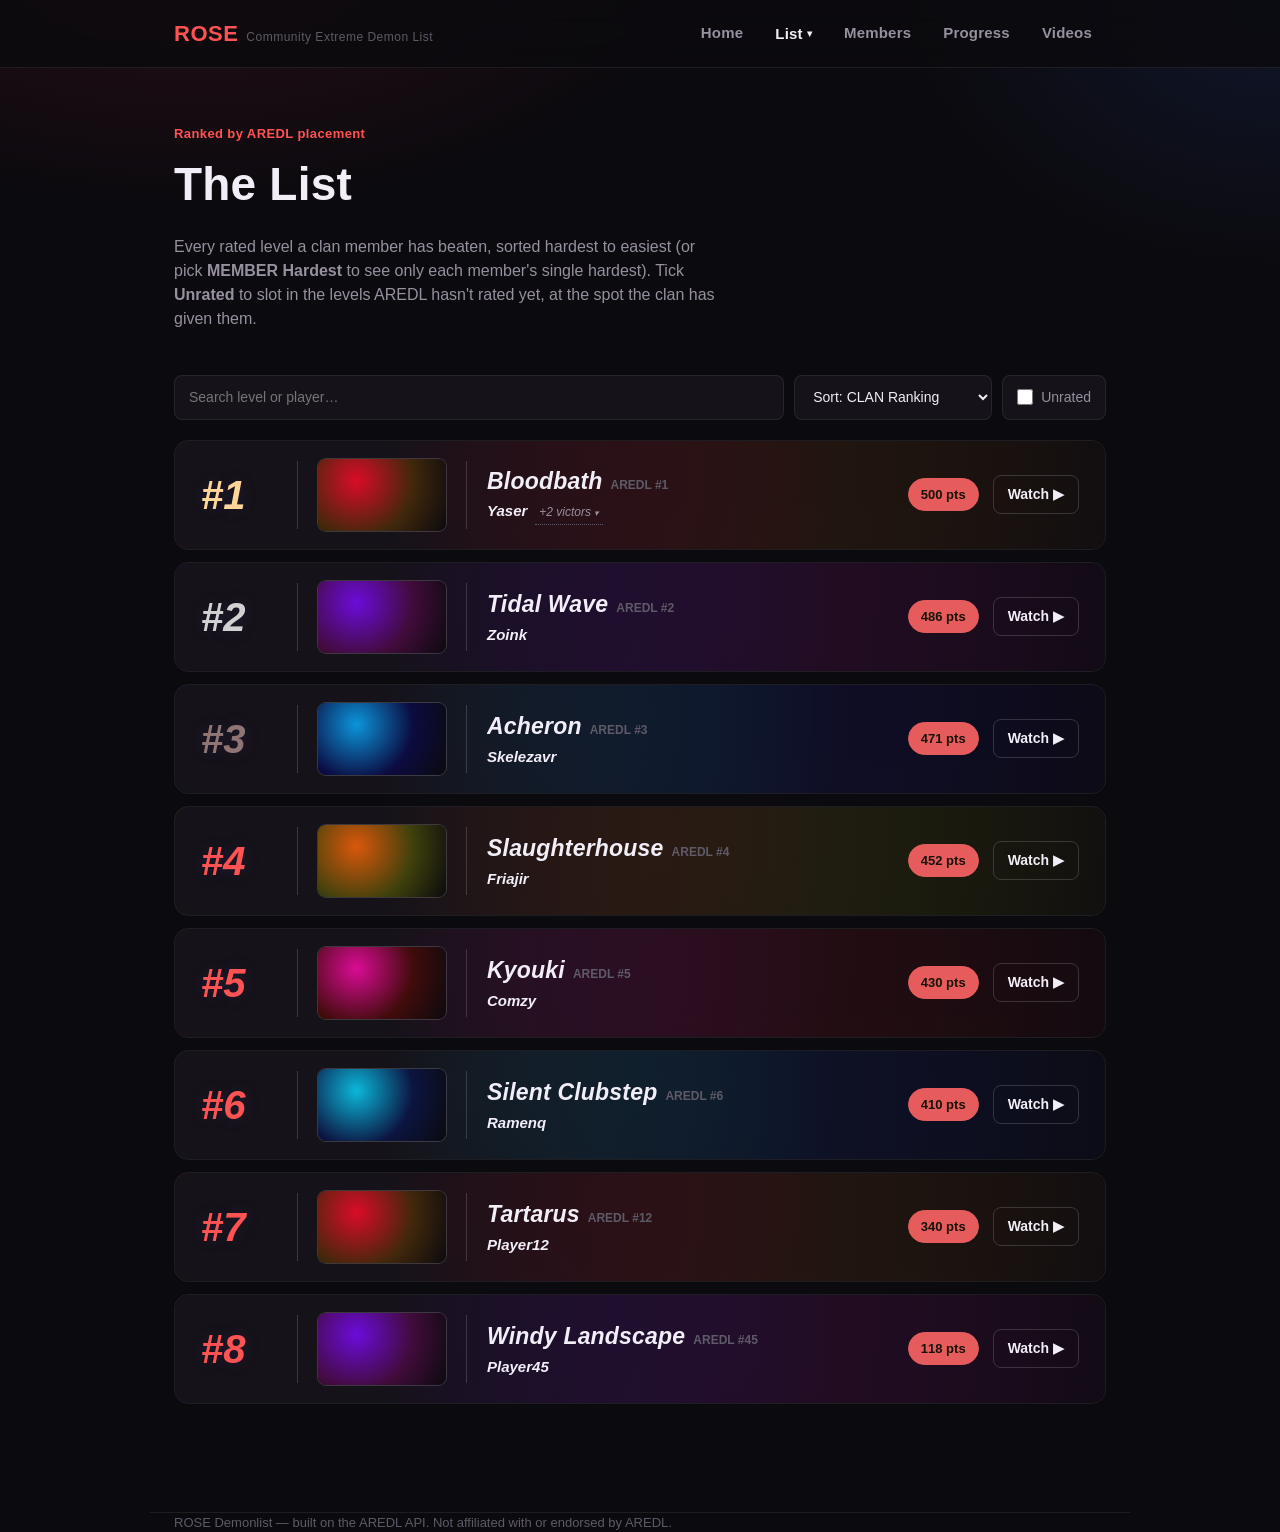
==== commit 799a7bbb: "fix43423" ====
--- a/list.html
+++ b/list.html
@@ -21,7 +21,7 @@
   <div class="page-head">
     <div class="eyebrow">Ranked by AREDL placement</div>
     <h1>The List</h1>
-    <p>Every rated level a clan member has beaten, sorted hardest to easiest (or pick <b>Members' Hardests</b> to see only each member's single hardest). Tick <b>Unrated</b> to slot in the levels AREDL hasn't rated yet, at the spot the clan has given them.</p>
+    <p>Every rated level a clan member has beaten, sorted hardest to easiest (or pick <b>MEMBER Hardest</b> to see only each member's single hardest). Tick <b>Unrated</b> to slot in the levels AREDL hasn't rated yet, at the spot the clan has given them.</p>
   </div>
 </header>
 
@@ -33,8 +33,8 @@
       <select id="sort" style="background:var(--surface);border:1px solid var(--border);border-radius:var(--radius-sm);padding:11px 14px;color:var(--text);font-family:var(--font-body);font-size:14px;">
         <option value="internal">Sort: CLAN Ranking</option>
         <option value="aredl">Sort: AREDL Ranking</option>
+        <option value="hardests">Sort: MEMBER Hardest</option>
         <option value="name">Sort: Level Name</option>
-        <option value="hardests">Sort: Members' Hardests</option>
       </select>
       <label class="check-chip" title="Include levels AREDL hasn't rated yet"><input type="checkbox" id="show-unrated"> Unrated</label>
     </div>
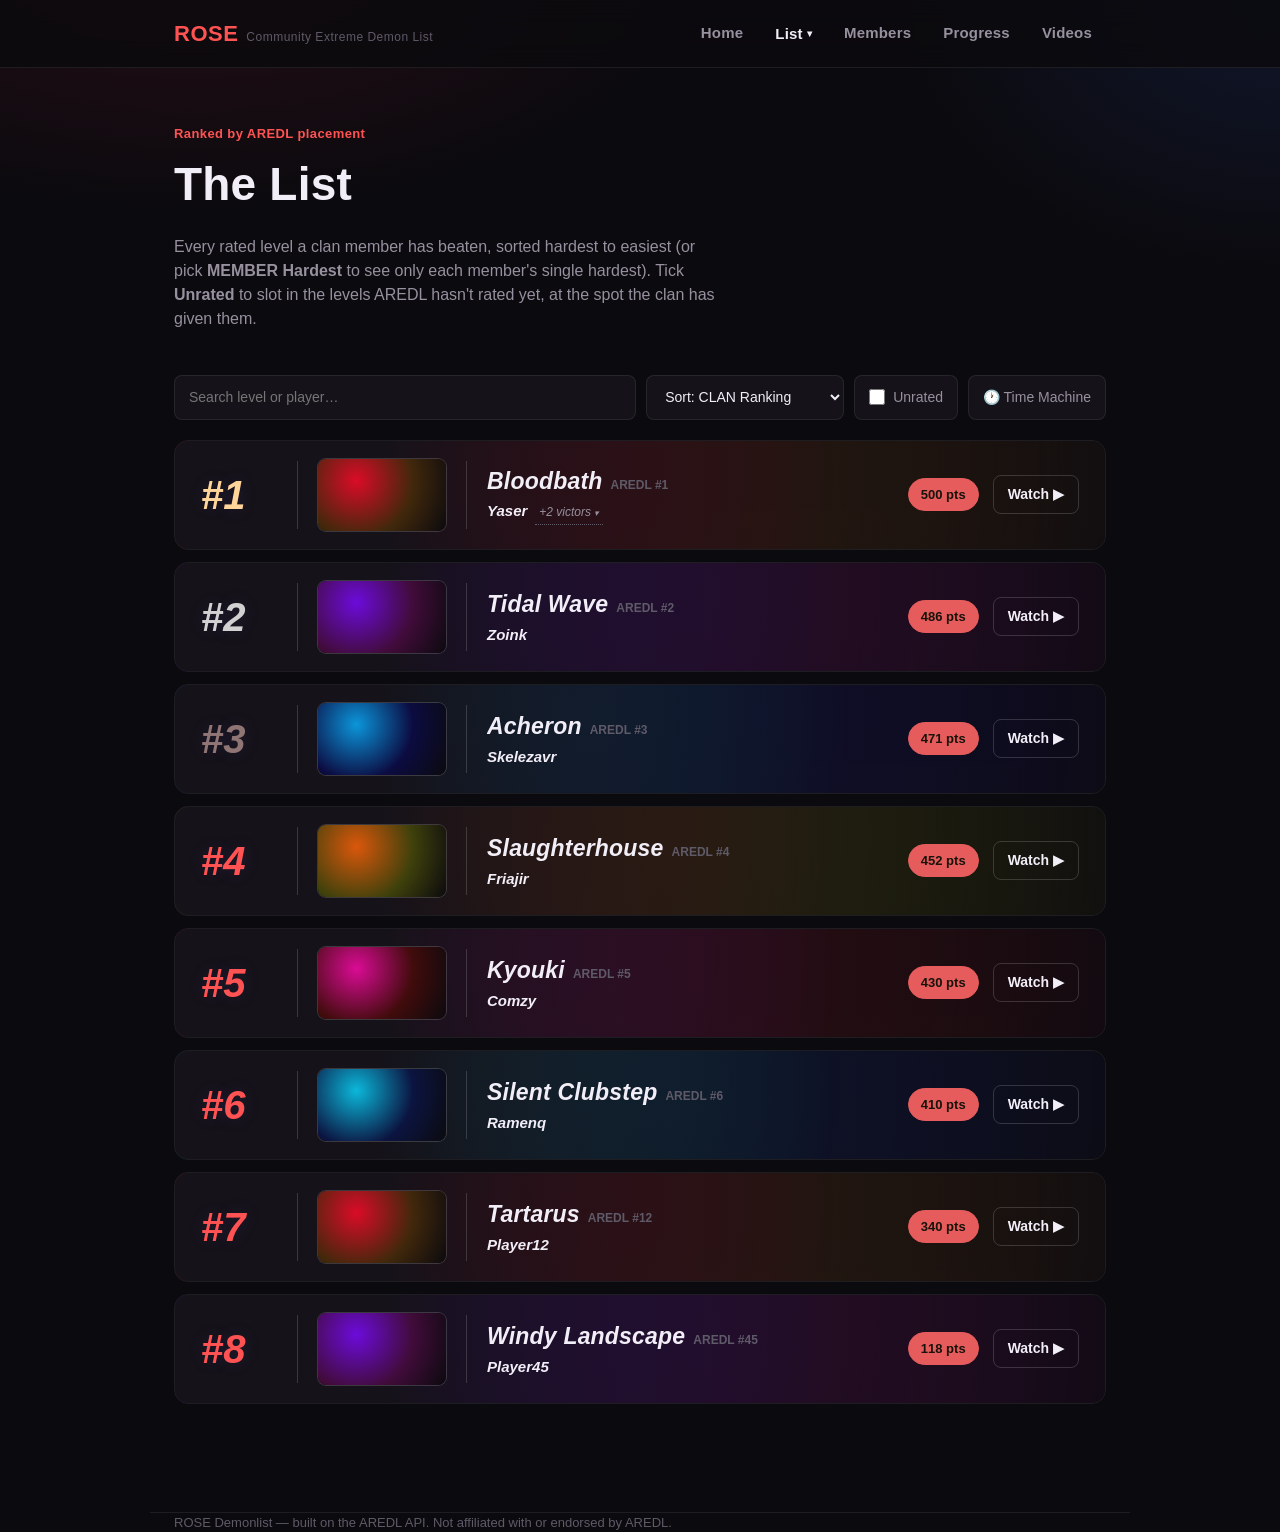
==== commit 404c2d1e: "up65634" ====
--- a/list.html
+++ b/list.html
@@ -13,6 +13,25 @@
 <meta name="twitter:card" content="summary">
 <meta name="theme-color" content="#ff3b52">
 <link rel="stylesheet" href="style.css">
+<style>
+  .tm-banner { display:flex; align-items:center; justify-content:space-between; gap:12px; flex-wrap:wrap; margin-bottom:16px; padding:12px 16px; border:1px solid var(--accent); border-radius:var(--radius); background:rgba(255,59,82,0.08); font-size:14px; }
+  .tm-banner[hidden] { display:none; }
+  .tm-overlay { position:fixed; inset:0; z-index:100; display:none; align-items:center; justify-content:center; padding:16px; background:rgba(0,0,0,0.65); }
+  .tm-overlay.open { display:flex; }
+  .tm-box { width:min(430px,100%); background:var(--surface); border:1px solid var(--border-strong); border-radius:var(--radius); padding:24px; }
+  .tm-box h3 { margin:0 0 4px; font-family:var(--font-display); font-size:22px; display:flex; justify-content:space-between; align-items:center; }
+  .tm-close { cursor:pointer; color:var(--text-muted); font-size:26px; line-height:1; background:none; border:none; }
+  .tm-close:hover { color:var(--text); }
+  .tm-desc { margin:0 0 16px; color:var(--text-muted); font-size:14px; }
+  .tm-row { display:flex; gap:10px; margin-bottom:12px; }
+  .tm-row input[type=date] { flex:1; background:var(--bg); border:1px solid var(--border); border-radius:var(--radius-sm); padding:11px 14px; color:var(--text); font-family:var(--font-body); font-size:14px; color-scheme:dark; }
+  .tm-btn { background:var(--surface-2); border:1px solid var(--border-strong); border-radius:var(--radius-sm); padding:10px 14px; color:var(--text); font-family:var(--font-display); font-weight:600; font-size:14px; cursor:pointer; }
+  .tm-btn:hover { border-color:var(--accent); }
+  .tm-btn.primary { background:var(--accent); border-color:var(--accent); color:#fff; }
+  .tm-nav { display:flex; gap:10px; }
+  .tm-nav .tm-btn { flex:1; }
+  .tm-msg { margin-top:12px; min-height:20px; font-size:13px; color:var(--text-muted); }
+</style>
 </head>
 <body>
 <nav class="site-nav" id="site-nav"></nav>
@@ -36,8 +55,11 @@
         <option value="hardests">Sort: MEMBER Hardest</option>
         <option value="name">Sort: Level Name</option>
       </select>
-      <label class="check-chip" title="Include levels AREDL hasn't rated yet"><input type="checkbox" id="show-unrated"> Unrated</label>
-    </div>
+      <label class="check-chip" id="unrated-chip" title="Include levels AREDL hasn't rated yet"><input type="checkbox" id="show-unrated"> Unrated</label>
+      <button type="button" class="check-chip" id="tm-open-btn" title="See the list as it stood on a past date">&#128336; Time Machine</button>
+    </div>
+
+    <div class="tm-banner" id="tm-banner" hidden></div>
 
     <div id="list-mount">
       <div class="skel" style="height:104px;margin-bottom:12px;"></div>
@@ -46,6 +68,22 @@
     </div>
   </div>
 </main>
+
+<div class="tm-overlay" id="tm-overlay">
+  <div class="tm-box" role="dialog" aria-modal="true" aria-labelledby="tm-title">
+    <h3 id="tm-title">&#128336; Time Machine <button type="button" class="tm-close" id="tm-close" aria-label="Close">&times;</button></h3>
+    <p class="tm-desc">See the List as it stood on any past date — who had beaten what by then, with the points worked out from that day's list.</p>
+    <div class="tm-row">
+      <input type="date" id="tm-date">
+      <button type="button" class="tm-btn primary" id="tm-go">View</button>
+    </div>
+    <div class="tm-nav">
+      <button type="button" class="tm-btn" id="tm-prev">&#9664; Previous change</button>
+      <button type="button" class="tm-btn" id="tm-next">Next change &#9654;</button>
+    </div>
+    <div class="tm-msg" id="tm-msg"></div>
+  </div>
+</div>
 
 <footer class="container"><span id="clan-name-footer"></span> Demonlist — built on the AREDL API. Not affiliated with or endorsed by AREDL.</footer>
 
@@ -120,12 +158,106 @@
     hydrateThumbnails(mount, display);
   }
 
+  /* ---------------- Time Machine ----------------
+     asOf = null means the live list; otherwise a YYYY-MM-DD date, and the
+     Worker returns the list as it stood at the end of that day. */
+  let asOf = null;
+  let events = null; // [{ date, changes: [...] }] oldest first, fetched on first use
+  const todayStr = () => new Date().toISOString().slice(0, 10);
+  const $ = (id) => document.getElementById(id);
+  const fmtDay = (d) => new Date(d + "T12:00:00Z").toLocaleDateString(undefined, { year: "numeric", month: "long", day: "numeric", timeZone: "UTC" });
+
+  function updateBanner() {
+    const banner = $("tm-banner");
+    banner.hidden = !asOf;
+    $("unrated-chip").hidden = !!asOf; // unrated levels have no dates, so they aren't part of past lists
+    if (!asOf) { banner.innerHTML = ""; return; }
+    banner.innerHTML = `<span>&#128336; Viewing the list as of <b>${esc(fmtDay(asOf))}</b></span><button type="button" class="tm-btn" id="tm-return">Return to present</button>`;
+    $("tm-return").addEventListener("click", () => setAsOf(null));
+  }
+
+  async function loadList() {
+    const mount = $("list-mount");
+    if (!asOf) {
+      allLevels = await apiGet("/list?unrated=1", MOCK_LIST);
+    } else {
+      mount.innerHTML = `<div class="skel" style="height:104px;margin-bottom:12px;"></div><div class="skel" style="height:104px;margin-bottom:12px;opacity:.6;"></div>`;
+      try {
+        // Not apiGet: a past date must never silently fall back to the sample list.
+        const res = await fetch(`${CONFIG.apiBase}/list?asof=${encodeURIComponent(asOf)}`, { headers: { accept: "application/json" } });
+        if (!res.ok) throw new Error(`HTTP ${res.status}`);
+        allLevels = await res.json();
+      } catch (err) {
+        mount.innerHTML = `<div class="empty-state"><div class="title">Couldn't load that date</div>${esc(String(err.message || err))}. Try another date, or return to the present.</div>`;
+        updateBanner();
+        return;
+      }
+    }
+    updateBanner();
+    if (!allLevels.length && asOf) {
+      $("list-mount").innerHTML = `<div class="empty-state"><div class="title">Nothing on the list yet</div>The clan hadn't beaten any levels by ${esc(fmtDay(asOf))}.</div>`;
+      return;
+    }
+    draw();
+  }
+
+  async function setAsOf(date) {
+    asOf = date && date < todayStr() ? date : null; // today (or later) is just the live list
+    await loadList();
+  }
+
+  async function getEvents() {
+    if (events) return events;
+    try {
+      const res = await fetch(`${CONFIG.apiBase}/list-events`, { headers: { accept: "application/json" } });
+      if (!res.ok) throw new Error(`HTTP ${res.status}`);
+      events = await res.json();
+    } catch { events = []; }
+    return events;
+  }
+
+  function openModal() {
+    $("tm-date").max = todayStr();
+    $("tm-date").value = asOf || todayStr();
+    $("tm-msg").textContent = "";
+    $("tm-overlay").classList.add("open");
+  }
+  const closeModal = () => $("tm-overlay").classList.remove("open");
+
+  async function stepChange(direction) {
+    const evs = await getEvents();
+    const current = $("tm-date").value || todayStr();
+    const target = direction < 0
+      ? [...evs].reverse().find(e => e.date < current)
+      : evs.find(e => e.date > current);
+    if (!target) {
+      $("tm-msg").textContent = direction < 0 ? "No earlier changes." : "No later changes — you're at the present.";
+      return;
+    }
+    $("tm-date").value = target.date;
+    const shown = target.changes.slice(0, 3).join(", ") + (target.changes.length > 3 ? ` +${target.changes.length - 3} more` : "");
+    $("tm-msg").textContent = `${fmtDay(target.date)} — ${shown}`;
+    await setAsOf(target.date);
+  }
+
   (async () => {
-    allLevels = await apiGet("/list?unrated=1", MOCK_LIST);
-    draw();
-    document.getElementById("search").addEventListener("input", draw);
-    document.getElementById("sort").addEventListener("change", draw);
-    document.getElementById("show-unrated").addEventListener("change", draw);
+    await loadList();
+    $("search").addEventListener("input", draw);
+    $("sort").addEventListener("change", draw);
+    $("show-unrated").addEventListener("change", draw);
+
+    $("tm-open-btn").addEventListener("click", openModal);
+    $("tm-close").addEventListener("click", closeModal);
+    $("tm-overlay").addEventListener("click", (e) => { if (e.target === $("tm-overlay")) closeModal(); });
+    document.addEventListener("keydown", (e) => { if (e.key === "Escape") closeModal(); });
+    $("tm-go").addEventListener("click", async () => {
+      const d = $("tm-date").value;
+      if (!d) return;
+      closeModal();
+      await setAsOf(d);
+    });
+    $("tm-prev").addEventListener("click", () => stepChange(-1));
+    $("tm-next").addEventListener("click", () => stepChange(1));
   })();
 </script>
 </body>
--- a/style.css
+++ b/style.css
@@ -331,6 +331,9 @@
   text-overflow: ellipsis;
   min-width: 0;
 }
+/* Levels AREDL has demoted (Legacy): greyed out, and worth no points. */
+.level-card.legacy { filter: grayscale(1) brightness(0.88); }
+.unrated-tag.legacy-tag { color: var(--text-faint); border-color: var(--text-faint); }
 .unrated-tag {
   flex-shrink: 0;
   font-family: var(--font-display);
